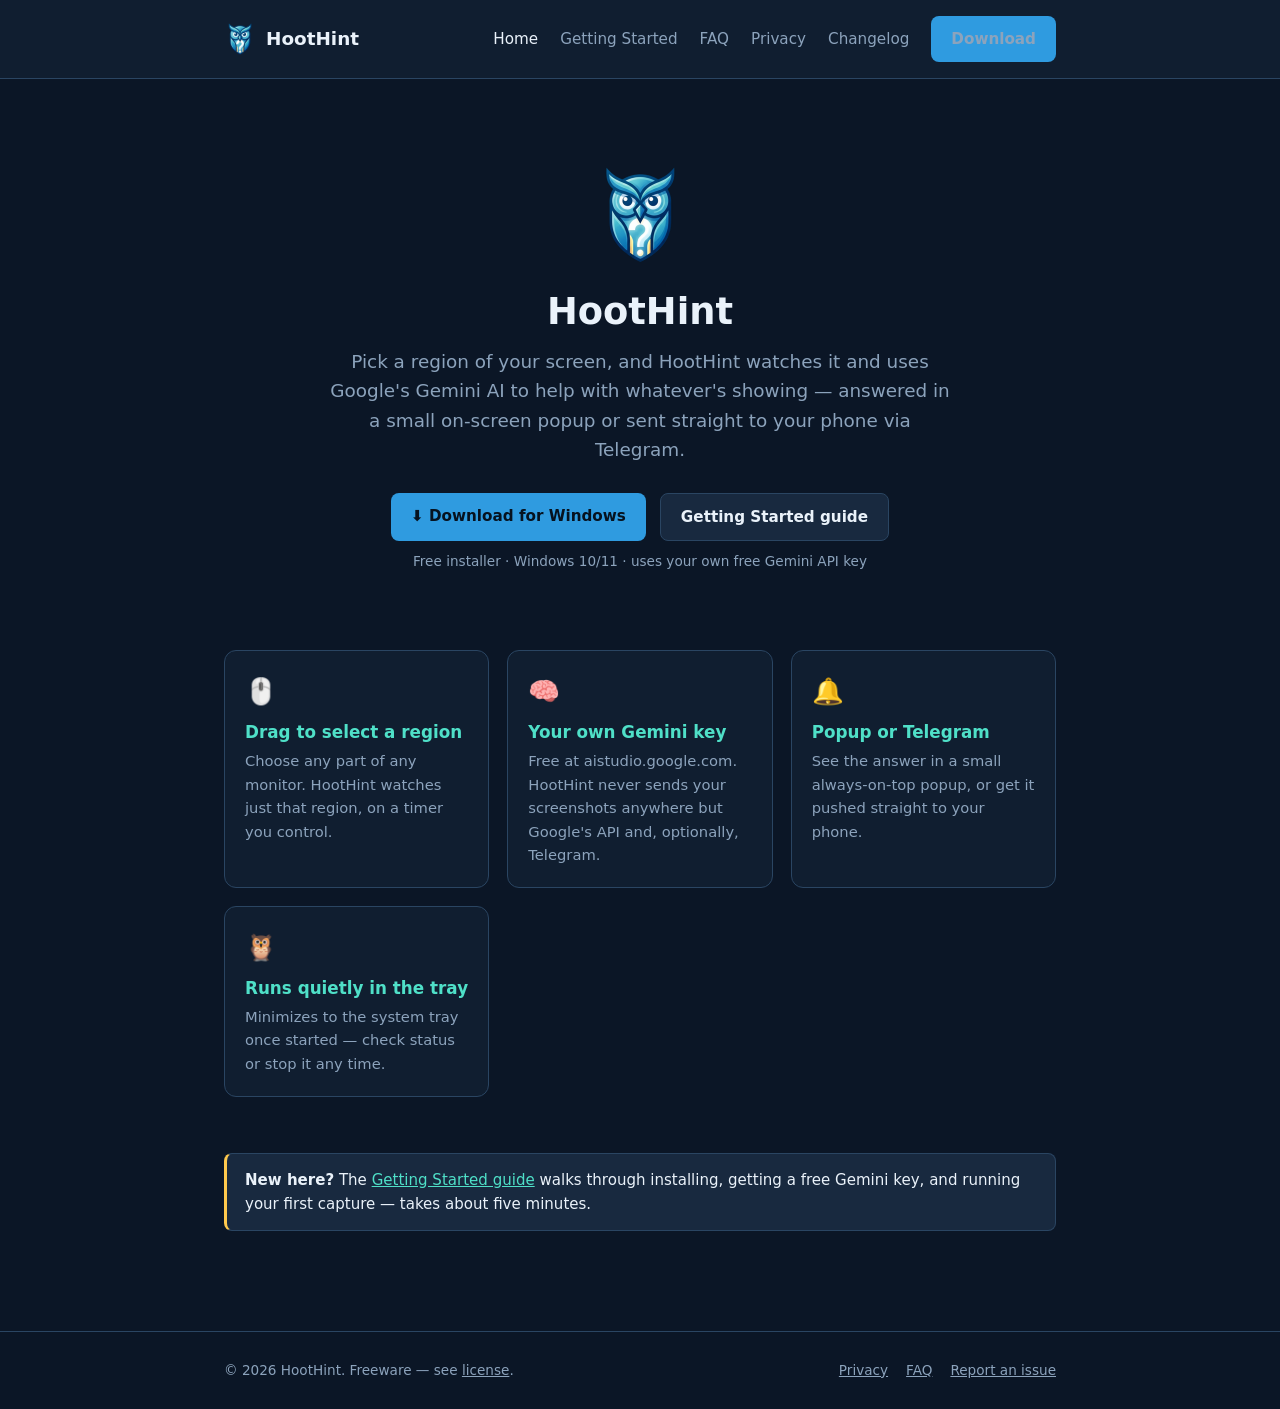
==== index.html @ 8d9a8de2 "Initial public site: landing page, getting started, FAQ, privacy, changelog Static HTML/CSS, no buil" ====
<!DOCTYPE html>
<html lang="en">
<head>
<meta charset="UTF-8">
<meta name="viewport" content="width=device-width, initial-scale=1">
<title>HootHint — instant help with what's on your screen</title>
<meta name="description" content="HootHint watches a screen region you choose and uses your own free Google Gemini key to help answer what's shown, in a popup or on Telegram.">
<link rel="icon" href="assets/favicon-32.png">
<link rel="stylesheet" href="style.css">
</head>
<body>

<header class="site">
  <div class="wrap">
    <a class="brand" href="index.html"><img src="assets/logo-192.png" alt=""> HootHint</a>
    <nav class="site-nav">
      <a href="index.html" aria-current="page">Home</a>
      <a href="getting-started.html">Getting Started</a>
      <a href="faq.html">FAQ</a>
      <a href="privacy.html">Privacy</a>
      <a href="changelog.html">Changelog</a>
      <a class="btn btn-accent" href="https://github.com/adamvis/HootHintSite/releases/latest/download/HootHint-Setup.exe">Download</a>
    </nav>
  </div>
</header>

<main>
  <div class="wrap">
    <section class="hero">
      <img class="owl" src="assets/logo-192.png" alt="HootHint owl logo">
      <h1>HootHint</h1>
      <p class="tagline">
        Pick a region of your screen, and HootHint watches it and uses
        Google's Gemini AI to help with whatever's showing — answered in a
        small on-screen popup or sent straight to your phone via Telegram.
      </p>
      <div class="actions">
        <a class="btn btn-accent" href="https://github.com/adamvis/HootHintSite/releases/latest/download/HootHint-Setup.exe">⬇ Download for Windows</a>
        <a class="btn btn-secondary" href="getting-started.html">Getting Started guide</a>
      </div>
      <p class="note">Free installer · Windows 10/11 · uses your own free Gemini API key</p>
    </section>

    <section class="features">
      <div class="card">
        <div class="icon">🖱️</div>
        <h3>Drag to select a region</h3>
        <p>Choose any part of any monitor. HootHint watches just that region, on a timer you control.</p>
      </div>
      <div class="card">
        <div class="icon">🧠</div>
        <h3>Your own Gemini key</h3>
        <p>Free at aistudio.google.com. HootHint never sends your screenshots anywhere but Google's API and, optionally, Telegram.</p>
      </div>
      <div class="card">
        <div class="icon">🔔</div>
        <h3>Popup or Telegram</h3>
        <p>See the answer in a small always-on-top popup, or get it pushed straight to your phone.</p>
      </div>
      <div class="card">
        <div class="icon">🦉</div>
        <h3>Runs quietly in the tray</h3>
        <p>Minimizes to the system tray once started — check status or stop it any time.</p>
      </div>
    </section>

    <div class="callout">
      <p>
        <strong>New here?</strong> The <a href="getting-started.html">Getting Started guide</a>
        walks through installing, getting a free Gemini key, and running your
        first capture — takes about five minutes.
      </p>
    </div>
  </div>
</main>

<footer class="site">
  <div class="wrap">
    <span>© 2026 HootHint. Freeware — see <a href="https://github.com/adamvis/HootHintSite/blob/main/LICENSE.txt">license</a>.</span>
    <div class="footer-links">
      <a href="privacy.html">Privacy</a>
      <a href="faq.html">FAQ</a>
      <a href="https://github.com/adamvis/HootHintSite/issues">Report an issue</a>
    </div>
  </div>
</footer>

</body>
</html>
---- style.css ----
:root {
  --bg: #0B1626;
  --bg-panel: #101E30;
  --field-bg: #18293F;
  --border: #2A4562;
  --text: #EAF2FA;
  --text-muted: #8CA3BC;
  --accent: #2F9BE0;
  --accent-hover: #4CB2F2;
  --teal: #4FE0C8;
  --gold: #FFC94D;
  --error: #FF6B6B;
  --max-width: 880px;
}

* { box-sizing: border-box; }

html { scroll-behavior: smooth; }

body {
  margin: 0;
  background: var(--bg);
  color: var(--text);
  font: 16px/1.6 "Segoe UI", system-ui, -apple-system, sans-serif;
  overflow-x: hidden;
}

a { color: var(--teal); }
a:hover { color: var(--accent-hover); }

.wrap {
  max-width: var(--max-width);
  margin: 0 auto;
  padding: 0 24px;
}

header.site {
  background: var(--bg-panel);
  border-bottom: 1px solid var(--border);
}

header.site .wrap {
  display: flex;
  align-items: center;
  justify-content: space-between;
  padding-top: 16px;
  padding-bottom: 16px;
  flex-wrap: wrap;
  gap: 12px;
}

.brand {
  display: flex;
  align-items: center;
  gap: 10px;
  text-decoration: none;
  color: var(--text);
  font-weight: 700;
  font-size: 1.15rem;
}

.brand img { width: 32px; height: 32px; }

nav.site-nav {
  display: flex;
  align-items: center;
  gap: 22px;
  flex-wrap: wrap;
}

nav.site-nav a {
  color: var(--text-muted);
  text-decoration: none;
  font-size: 0.95rem;
}

nav.site-nav a:hover, nav.site-nav a[aria-current="page"] {
  color: var(--text);
}

.btn {
  display: inline-block;
  border-radius: 8px;
  padding: 11px 20px;
  font-weight: 700;
  text-decoration: none;
  border: none;
  cursor: pointer;
  font-size: 0.95rem;
}

.btn-accent {
  background: var(--accent);
  color: #06121F;
}
.btn-accent:hover { background: var(--accent-hover); color: #06121F; }

.btn-secondary {
  background: var(--field-bg);
  color: var(--text);
  border: 1px solid var(--border);
}
.btn-secondary:hover { border-color: var(--teal); }

main { padding: 48px 0 80px; }

.hero {
  text-align: center;
  padding: 40px 0 8px;
}

.hero img.owl { width: 96px; height: 96px; margin-bottom: 18px; }

.hero h1 {
  font-size: 2.3rem;
  margin: 0 0 12px;
}

.hero p.tagline {
  color: var(--text-muted);
  font-size: 1.15rem;
  max-width: 620px;
  margin: 0 auto 28px;
}

.hero .actions {
  display: flex;
  gap: 14px;
  justify-content: center;
  flex-wrap: wrap;
  margin-bottom: 8px;
}

.hero .note {
  color: var(--text-muted);
  font-size: 0.85rem;
  margin-top: 10px;
}

.features {
  display: grid;
  grid-template-columns: repeat(auto-fit, minmax(230px, 1fr));
  gap: 18px;
  margin: 56px 0;
}

.card {
  background: var(--bg-panel);
  border: 1px solid var(--border);
  border-radius: 12px;
  padding: 20px;
}

.card .icon { font-size: 1.6rem; }

.card h3 {
  margin: 10px 0 6px;
  font-size: 1.05rem;
  color: var(--teal);
}

.card p {
  margin: 0;
  color: var(--text-muted);
  font-size: 0.92rem;
}

h1, h2, h3 { line-height: 1.25; }

article h1 { font-size: 1.9rem; margin-bottom: 6px; }
article .subtitle { color: var(--text-muted); margin-top: 0; margin-bottom: 36px; }

article h2 {
  font-size: 1.3rem;
  color: var(--teal);
  margin-top: 44px;
  padding-top: 14px;
  border-top: 1px solid var(--border);
}
article h2:first-of-type { border-top: none; padding-top: 0; }

article h3 { font-size: 1.05rem; color: var(--text); }

article p, article li { color: var(--text-muted); }
article strong { color: var(--text); }

article code {
  background: var(--field-bg);
  border: 1px solid var(--border);
  border-radius: 4px;
  padding: 1px 6px;
  font-size: 0.9em;
  color: var(--gold);
}

.steps {
  list-style: none;
  counter-reset: step;
  padding: 0;
  margin: 24px 0;
}

.steps li {
  counter-increment: step;
  position: relative;
  padding: 4px 0 24px 46px;
  border-left: 2px solid var(--border);
  margin-left: 17px;
}
.steps li:last-child { border-left-color: transparent; padding-bottom: 0; }

.steps li::before {
  content: counter(step);
  position: absolute;
  left: -17px;
  top: 0;
  width: 34px;
  height: 34px;
  border-radius: 50%;
  background: var(--accent);
  color: #06121F;
  font-weight: 700;
  display: flex;
  align-items: center;
  justify-content: center;
}

.steps h3 { margin: 4px 0 6px; }
.steps p { margin: 0; }

.callout {
  background: var(--field-bg);
  border: 1px solid var(--border);
  border-left: 3px solid var(--gold);
  border-radius: 8px;
  padding: 14px 18px;
  margin: 20px 0;
  font-size: 0.94rem;
}
.callout.teal { border-left-color: var(--teal); }
.callout.error { border-left-color: var(--error); }
.callout p { margin: 0; color: var(--text); }

.faq-item { margin-bottom: 30px; }
.faq-item h3 { margin-bottom: 6px; }

footer.site {
  border-top: 1px solid var(--border);
  color: var(--text-muted);
  font-size: 0.85rem;
  padding: 28px 0;
}

footer.site .wrap {
  display: flex;
  justify-content: space-between;
  flex-wrap: wrap;
  gap: 12px;
}

footer.site a { color: var(--text-muted); }
footer.site a:hover { color: var(--teal); }

.footer-links { display: flex; gap: 18px; flex-wrap: wrap; }

@media (max-width: 480px) {
  .hero h1 { font-size: 1.8rem; }
}
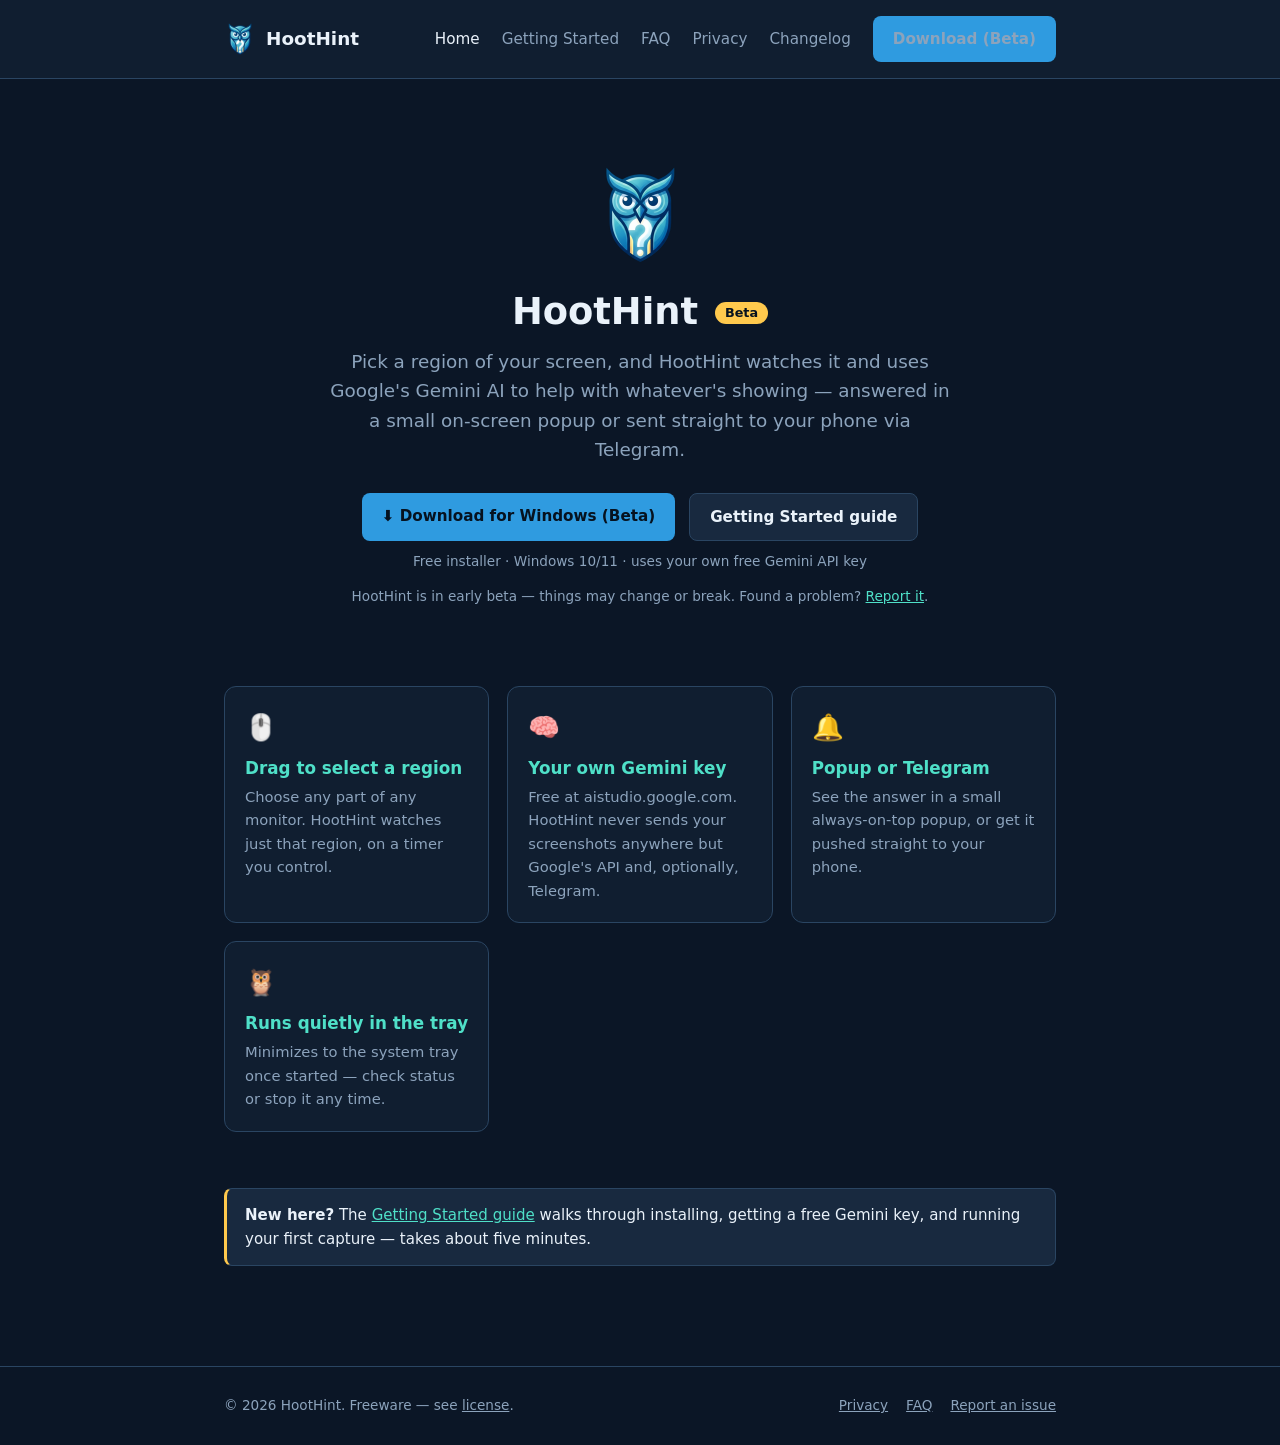
==== commit 9f6d1b27: "Point download links at the beta channel for the first release No stable (non-beta) release exists y" ====
--- a/index.html
+++ b/index.html
@@ -19,7 +19,11 @@
       <a href="faq.html">FAQ</a>
       <a href="privacy.html">Privacy</a>
       <a href="changelog.html">Changelog</a>
-      <a class="btn btn-accent" href="https://github.com/adamvis/HootHintSite/releases/latest/download/HootHint-Setup.exe">Download</a>
+      <!-- BETA_DOWNLOAD_LINK: points at the rolling beta-latest release
+           (see release.yml) since no stable, non-beta version has shipped
+           yet. Once a plain-version (non "-suffix") release ships, switch
+           this back to /releases/latest/download/HootHint-Setup.exe. -->
+      <a class="btn btn-accent" href="https://github.com/adamvis/HootHintSite/releases/download/beta-latest/HootHint-Setup.exe">Download (Beta)</a>
     </nav>
   </div>
 </header>
@@ -28,17 +32,26 @@
   <div class="wrap">
     <section class="hero">
       <img class="owl" src="assets/logo-192.png" alt="HootHint owl logo">
-      <h1>HootHint</h1>
+      <h1>HootHint <span class="badge-beta">Beta</span></h1>
       <p class="tagline">
         Pick a region of your screen, and HootHint watches it and uses
         Google's Gemini AI to help with whatever's showing — answered in a
         small on-screen popup or sent straight to your phone via Telegram.
       </p>
       <div class="actions">
-        <a class="btn btn-accent" href="https://github.com/adamvis/HootHintSite/releases/latest/download/HootHint-Setup.exe">⬇ Download for Windows</a>
+        <!-- BETA_DOWNLOAD_LINK: points at the rolling beta-latest release
+             (see release.yml) since no stable, non-beta version has
+             shipped yet. Once a plain-version (non "-suffix") release
+             ships, switch this back to
+             /releases/latest/download/HootHint-Setup.exe. -->
+        <a class="btn btn-accent" href="https://github.com/adamvis/HootHintSite/releases/download/beta-latest/HootHint-Setup.exe">⬇ Download for Windows (Beta)</a>
         <a class="btn btn-secondary" href="getting-started.html">Getting Started guide</a>
       </div>
       <p class="note">Free installer · Windows 10/11 · uses your own free Gemini API key</p>
+      <p class="note">
+        HootHint is in early beta — things may change or break. Found a
+        problem? <a href="https://github.com/adamvis/HootHintSite/issues">Report it</a>.
+      </p>
     </section>
 
     <section class="features">
--- a/style.css
+++ b/style.css
@@ -137,6 +137,18 @@
   margin-top: 10px;
 }
 
+.badge-beta {
+  display: inline-block;
+  vertical-align: middle;
+  font-size: 0.8rem;
+  font-weight: 700;
+  color: #06121F;
+  background: var(--gold);
+  border-radius: 999px;
+  padding: 3px 10px;
+  margin-left: 4px;
+}
+
 .features {
   display: grid;
   grid-template-columns: repeat(auto-fit, minmax(230px, 1fr));
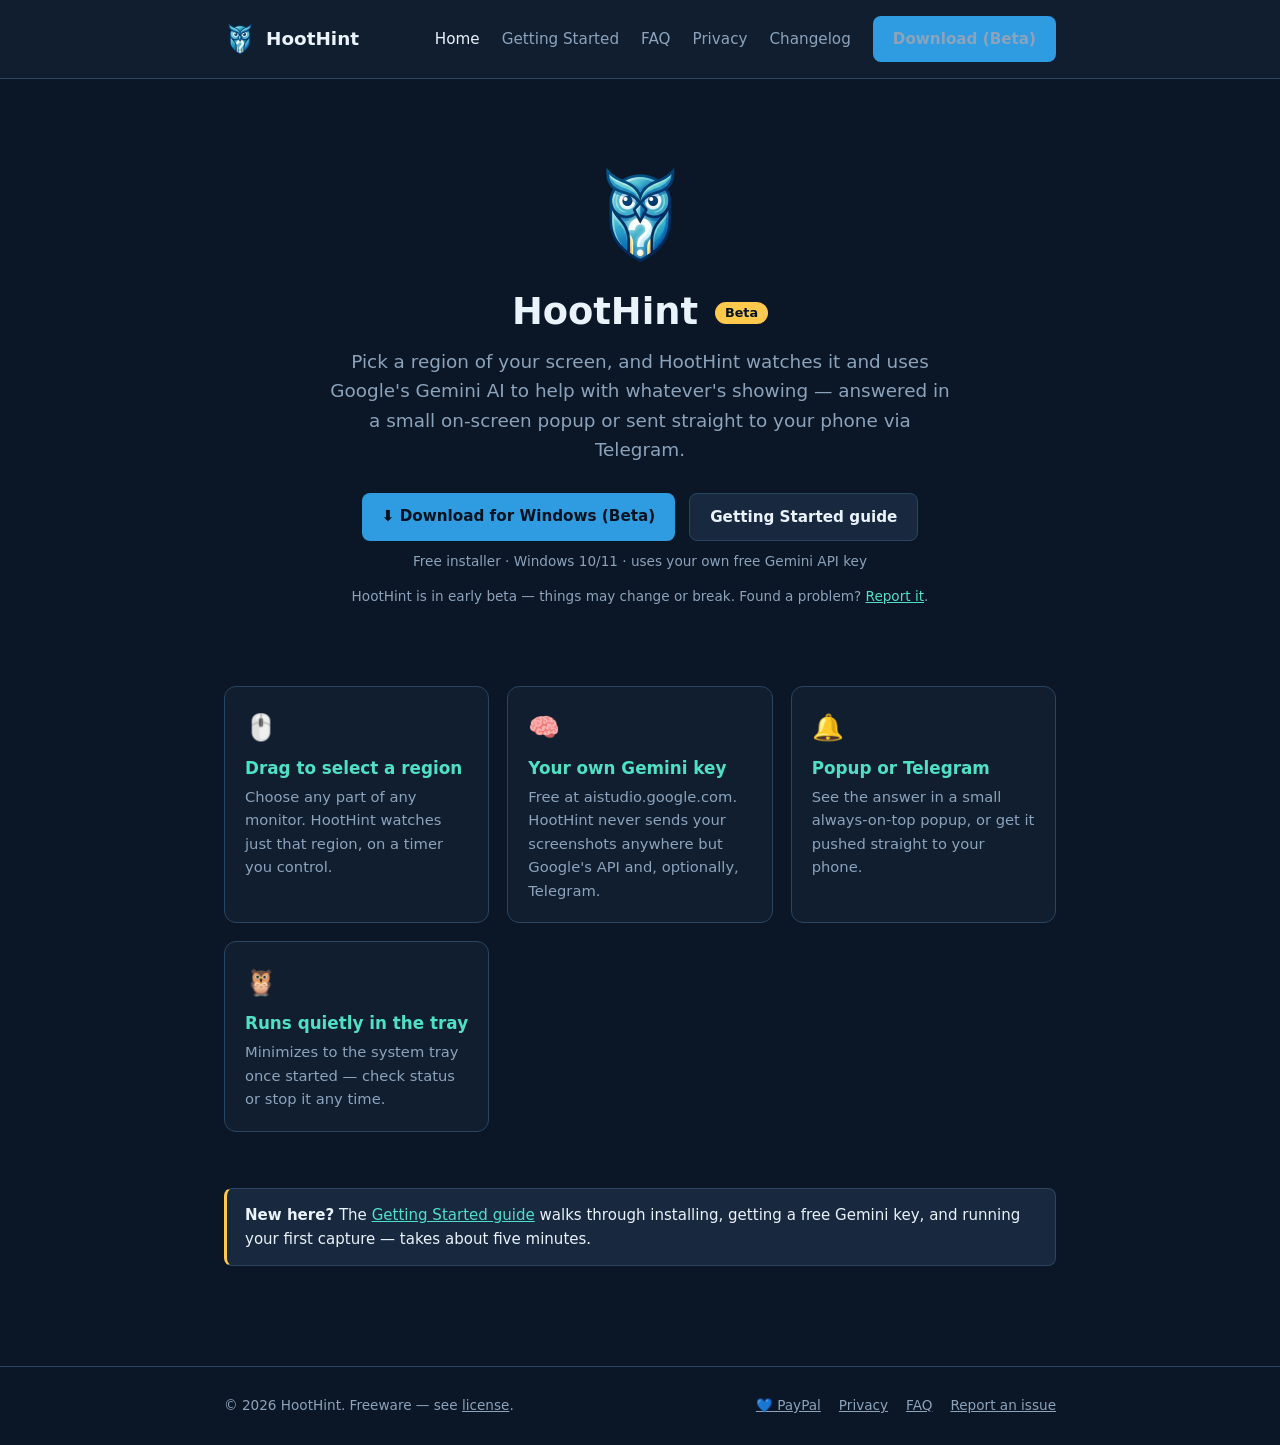
==== commit 075a18c3: "Adds Paypal link" ====
--- a/index.html
+++ b/index.html
@@ -91,6 +91,9 @@
   <div class="wrap">
     <span>© 2026 HootHint. Freeware — see <a href="https://github.com/adamvis/HootHintSite/blob/main/LICENSE.txt">license</a>.</span>
     <div class="footer-links">
+      <!-- <a href="https://buymeacoffee.com/TODO">☕ Buy Me a Coffee</a> -->
+      <a href="https://paypal.me/adamvis">💙 PayPal</a>
+     
       <a href="privacy.html">Privacy</a>
       <a href="faq.html">FAQ</a>
       <a href="https://github.com/adamvis/HootHintSite/issues">Report an issue</a>
